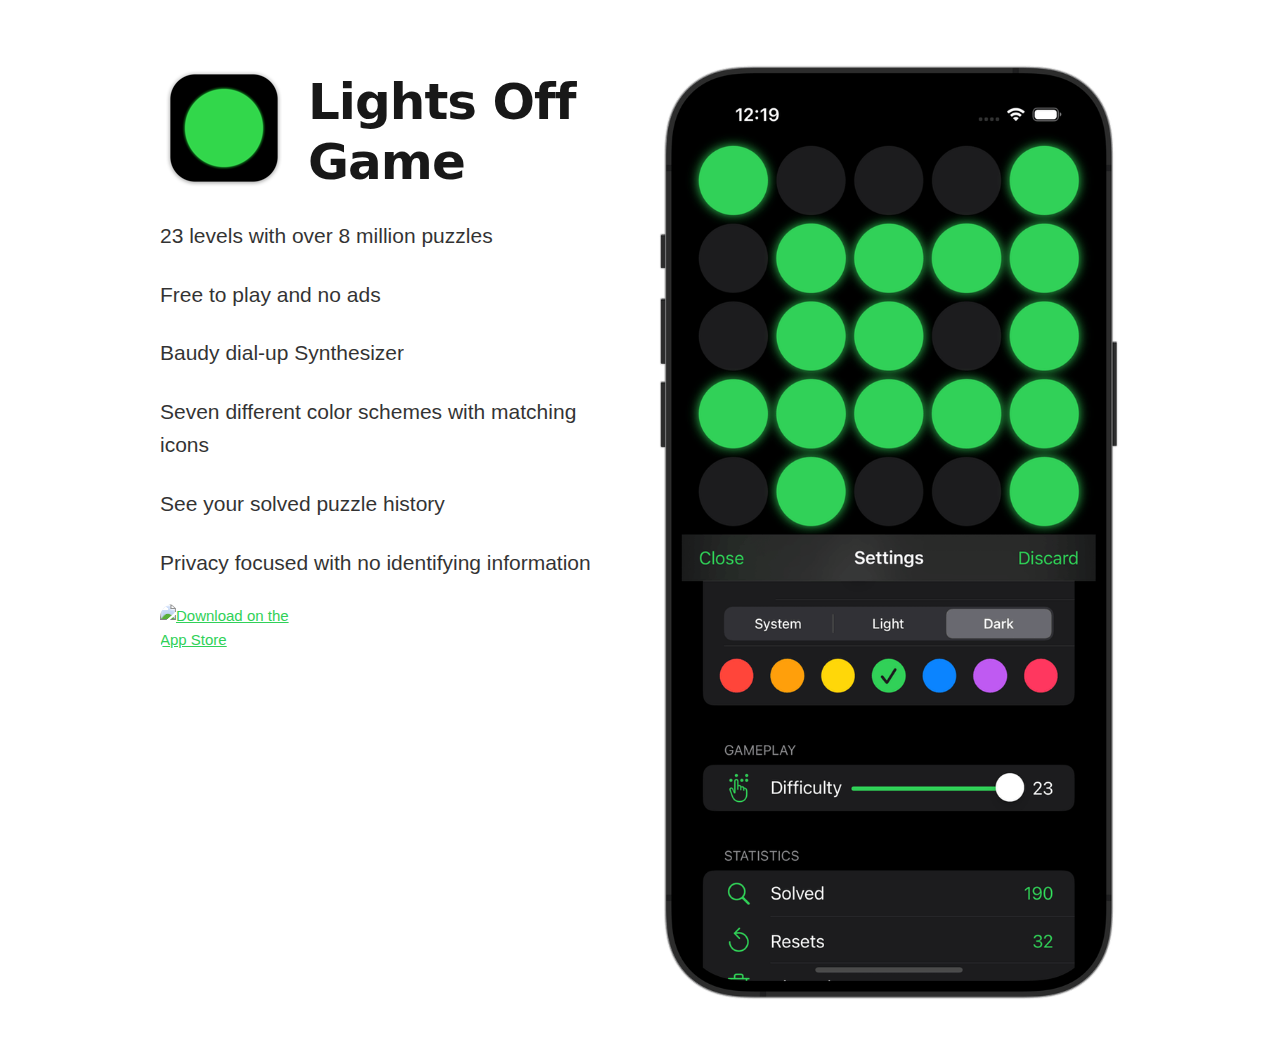
==== log.html @ f92cc028 "icon and title flow" ====
<!DOCTYPE html>
<html lang="en">
<head>
  <meta charset="UTF-8">
  <meta name="viewport" content="width=device-width, initial-scale=1.0">
  <title>LOG</title>
  
  <meta name="apple-itunes-app" content="app-id=1537672338">
  
  <link rel="stylesheet" href="css/normalize.css">
  <link rel="stylesheet" href="css/skeleton.css">
  
  <style>
    
    .icon-title-container {
      display: flex;
      align-items: center;
      gap: 20px;
      margin-bottom: 2rem;
    }
    
    
    .center {
      display: block;
      margin-left: auto;
      margin-right: auto;
      width: 100%;
    }
    
    @media (prefers-color-scheme: light) {
      body {
        background: rgb(255, 255, 255);
        color: rgb(0, 0, 0);
      }
      
      h2 {
        color: rgb(53, 53, 53);
      }
      
      a {
        color: rgb(48, 209, 88);
      }
    }
    
    @media (prefers-color-scheme: dark) {
      body {
        background: #333;
        color: rgb(255, 255, 255);
      }
      
      h2 {
        color: rgb(255, 255, 255);
      }
      
      a {
        color: rgb(48, 209, 88);
      }  
    }
    
    .header-container {
      padding-top: max(5%, 40px);
      padding-bottom: max(5%, 40px);
      overflow: clip;
    }
    
    .screenshot {
      max-width: 100%;
      overflow: hidden;
    }
    
    h1 {
      font-family: -apple-system, system-ui, BlinkMacSystemFont, Roboto, "Segoe UI", Roboto, "Helvetica Neue", Arial, sans-serif;
      font-weight: 800;
      opacity: 0.9;
      margin-bottom: 0;
    }
    
    h4 {
      font-weight: 400;
      opacity: 0.9;
    }
    
    p {
      font-size: 1.4em;
      opacity: 0.8;
      text-indent: 0em;
    }
    
  </style>
  
  <script
  src="https://cdn.telemetrydeck.com/websdk/telemetrydeck.min.js"
  data-app-id="31407507-5DC2-45B6-AE1E-01A82AEEC838"
  ></script>
  
</head>
<body>
  
  <div class="header-container">
    <div class="container">
      <div class="row header-row">
        <div class="six columns">
          <div class="icon-title-container">
            <picture>
              <source>
              <a href="https://apps.apple.com/app/lights-off-again/id1537672338">
                <img src="images/log-mac128.png" alt="Lights Off Game">
              </a>
            </picture>
            <h1>Lights Off Game</h1>
          </div>
          
          <ul>
            <p>23 levels with over 8 million puzzles</p>
            <p>Free to play and no ads</p>
            <p>Baudy dial-up Synthesizer</p>
            <p>Seven different color schemes with matching icons</p>
            <p>See your solved puzzle history</p>
            <p>Privacy focused with no identifying information</p>
          </ul>
          <a href="https://apps.apple.com/us/app/lights-off-game-log/id1537672338?itsct=apps_box_badge&amp;itscg=30200" style="display: inline-block; overflow: hidden; border-radius: 13px; width: 150px; height: 83px;"><img src="https://tools.applemediaservices.com/api/badges/download-on-the-app-store/black/en-us?size=250x83&amp;releaseDate=1658880000" alt="Download on the App Store" style="border-radius: 13px; width: 150px; height: 83px;"></a>
          
        </div>
        <div class="six columns">
          <div class="screenshot">
            <picture>
              <img src="images/log-settings-green.png" alt="LOG Screenshot" class="center">
            </picture>
          </div>
        </div>
      </div>
    </div>
  </div>
  
</body>
</html>
---- css/skeleton.css ----
/*
* Skeleton V2.0.4
* Copyright 2014, Dave Gamache
* www.getskeleton.com
* Free to use under the MIT license.
* http://www.opensource.org/licenses/mit-license.php
* 12/29/2014
*/


/* Table of contents
––––––––––––––––––––––––––––––––––––––––––––––––––
- Grid
- Base Styles
- Typography
- Links
- Buttons
- Forms
- Lists
- Code
- Tables
- Spacing
- Utilities
- Clearing
- Media Queries
*/


/* Grid
–––––––––––––––––––––––––––––––––––––––––––––––––– */
.container {
  position: relative;
  width: 100%;
  max-width: 960px;
  margin: 0 auto;
  padding: 0 20px;
  box-sizing: border-box; }
.column,
.columns {
  width: 100%;
  float: left;
  box-sizing: border-box; }

/* For devices larger than 400px */
@media (min-width: 400px) {
  .container {
    width: 85%;
    padding: 0; }
}

/* For devices larger than 550px */
@media (min-width: 550px) {
  .container {
    width: 80%; }
  .column,
  .columns {
    margin-left: 4%; }
  .column:first-child,
  .columns:first-child {
    margin-left: 0; }

  .one.column,
  .one.columns                    { width: 4.66666666667%; }
  .two.columns                    { width: 13.3333333333%; }
  .three.columns                  { width: 22%;            }
  .four.columns                   { width: 30.6666666667%; }
  .five.columns                   { width: 39.3333333333%; }
  .six.columns                    { width: 48%;            }
  .seven.columns                  { width: 56.6666666667%; }
  .eight.columns                  { width: 65.3333333333%; }
  .nine.columns                   { width: 74.0%;          }
  .ten.columns                    { width: 82.6666666667%; }
  .eleven.columns                 { width: 91.3333333333%; }
  .twelve.columns                 { width: 100%; margin-left: 0; }

  .one-third.column               { width: 30.6666666667%; }
  .two-thirds.column              { width: 65.3333333333%; }

  .one-half.column                { width: 48%; }

  /* Offsets */
  .offset-by-one.column,
  .offset-by-one.columns          { margin-left: 8.66666666667%; }
  .offset-by-two.column,
  .offset-by-two.columns          { margin-left: 17.3333333333%; }
  .offset-by-three.column,
  .offset-by-three.columns        { margin-left: 26%;            }
  .offset-by-four.column,
  .offset-by-four.columns         { margin-left: 34.6666666667%; }
  .offset-by-five.column,
  .offset-by-five.columns         { margin-left: 43.3333333333%; }
  .offset-by-six.column,
  .offset-by-six.columns          { margin-left: 52%;            }
  .offset-by-seven.column,
  .offset-by-seven.columns        { margin-left: 60.6666666667%; }
  .offset-by-eight.column,
  .offset-by-eight.columns        { margin-left: 69.3333333333%; }
  .offset-by-nine.column,
  .offset-by-nine.columns         { margin-left: 78.0%;          }
  .offset-by-ten.column,
  .offset-by-ten.columns          { margin-left: 86.6666666667%; }
  .offset-by-eleven.column,
  .offset-by-eleven.columns       { margin-left: 95.3333333333%; }

  .offset-by-one-third.column,
  .offset-by-one-third.columns    { margin-left: 34.6666666667%; }
  .offset-by-two-thirds.column,
  .offset-by-two-thirds.columns   { margin-left: 69.3333333333%; }

  .offset-by-one-half.column,
  .offset-by-one-half.columns     { margin-left: 52%; }

}


/* Base Styles
–––––––––––––––––––––––––––––––––––––––––––––––––– */
/* NOTE
html is set to 62.5% so that all the REM measurements throughout Skeleton
are based on 10px sizing. So basically 1.5rem = 15px :) */
html {
  font-size: 62.5%; }
body {
  font-size: 1.5em; /* currently ems cause chrome bug misinterpreting rems on body element */
  line-height: 1.6;
  font-weight: 400;
  font-family: "Raleway", "HelveticaNeue", "Helvetica Neue", Helvetica, Arial, sans-serif;
  color: #222; }


/* Typography
–––––––––––––––––––––––––––––––––––––––––––––––––– */
h1, h2, h3, h4, h5, h6 {
  margin-top: 0;
  margin-bottom: 2rem;
  font-weight: 300; }
h1 { font-size: 4.0rem; line-height: 1.2;  letter-spacing: -.1rem;}
h2 { font-size: 3.6rem; line-height: 1.25; letter-spacing: -.1rem; }
h3 { font-size: 3.0rem; line-height: 1.3;  letter-spacing: -.1rem; }
h4 { font-size: 2.4rem; line-height: 1.35; letter-spacing: -.08rem; }
h5 { font-size: 1.8rem; line-height: 1.5;  letter-spacing: -.05rem; }
h6 { font-size: 1.5rem; line-height: 1.6;  letter-spacing: 0; }

/* Larger than phablet */
@media (min-width: 550px) {
  h1 { font-size: 5.0rem; }
  h2 { font-size: 4.2rem; }
  h3 { font-size: 3.6rem; }
  h4 { font-size: 3.0rem; }
  h5 { font-size: 2.4rem; }
  h6 { font-size: 1.5rem; }
}

p {
  margin-top: 0; }


/* Links
–––––––––––––––––––––––––––––––––––––––––––––––––– */
a {
  color: #1EAEDB; }
a:hover {
  color: #0FA0CE; }


/* Buttons
–––––––––––––––––––––––––––––––––––––––––––––––––– */
.button,
button,
input[type="submit"],
input[type="reset"],
input[type="button"] {
  display: inline-block;
  height: 38px;
  padding: 0 30px;
  color: #555;
  text-align: center;
  font-size: 11px;
  font-weight: 600;
  line-height: 38px;
  letter-spacing: .1rem;
  text-transform: uppercase;
  text-decoration: none;
  white-space: nowrap;
  background-color: transparent;
  border-radius: 4px;
  border: 1px solid #bbb;
  cursor: pointer;
  box-sizing: border-box; }
.button:hover,
button:hover,
input[type="submit"]:hover,
input[type="reset"]:hover,
input[type="button"]:hover,
.button:focus,
button:focus,
input[type="submit"]:focus,
input[type="reset"]:focus,
input[type="button"]:focus {
  color: #333;
  border-color: #888;
  outline: 0; }
.button.button-primary,
button.button-primary,
input[type="submit"].button-primary,
input[type="reset"].button-primary,
input[type="button"].button-primary {
  color: #FFF;
  background-color: #33C3F0;
  border-color: #33C3F0; }
.button.button-primary:hover,
button.button-primary:hover,
input[type="submit"].button-primary:hover,
input[type="reset"].button-primary:hover,
input[type="button"].button-primary:hover,
.button.button-primary:focus,
button.button-primary:focus,
input[type="submit"].button-primary:focus,
input[type="reset"].button-primary:focus,
input[type="button"].button-primary:focus {
  color: #FFF;
  background-color: #1EAEDB;
  border-color: #1EAEDB; }


/* Forms
–––––––––––––––––––––––––––––––––––––––––––––––––– */
input[type="email"],
input[type="number"],
input[type="search"],
input[type="text"],
input[type="tel"],
input[type="url"],
input[type="password"],
textarea,
select {
  height: 38px;
  padding: 6px 10px; /* The 6px vertically centers text on FF, ignored by Webkit */
  background-color: #fff;
  border: 1px solid #D1D1D1;
  border-radius: 4px;
  box-shadow: none;
  box-sizing: border-box; }
/* Removes awkward default styles on some inputs for iOS */
input[type="email"],
input[type="number"],
input[type="search"],
input[type="text"],
input[type="tel"],
input[type="url"],
input[type="password"],
textarea {
  -webkit-appearance: none;
     -moz-appearance: none;
          appearance: none; }
textarea {
  min-height: 65px;
  padding-top: 6px;
  padding-bottom: 6px; }
input[type="email"]:focus,
input[type="number"]:focus,
input[type="search"]:focus,
input[type="text"]:focus,
input[type="tel"]:focus,
input[type="url"]:focus,
input[type="password"]:focus,
textarea:focus,
select:focus {
  border: 1px solid #33C3F0;
  outline: 0; }
label,
legend {
  display: block;
  margin-bottom: .5rem;
  font-weight: 600; }
fieldset {
  padding: 0;
  border-width: 0; }
input[type="checkbox"],
input[type="radio"] {
  display: inline; }
label > .label-body {
  display: inline-block;
  margin-left: .5rem;
  font-weight: normal; }


/* Lists
–––––––––––––––––––––––––––––––––––––––––––––––––– */
ul {
  list-style: circle inside; }
ol {
  list-style: decimal inside; }
ol, ul {
  padding-left: 0;
  margin-top: 0; }
ul ul,
ul ol,
ol ol,
ol ul {
  margin: 1.5rem 0 1.5rem 3rem;
  font-size: 90%; }
li {
  margin-bottom: 1rem; }


/* Code
–––––––––––––––––––––––––––––––––––––––––––––––––– */
code {
  padding: .2rem .5rem;
  margin: 0 .2rem;
  font-size: 90%;
  white-space: nowrap;
  background: #F1F1F1;
  border: 1px solid #E1E1E1;
  border-radius: 4px; }
pre > code {
  display: block;
  padding: 1rem 1.5rem;
  white-space: pre; }


/* Tables
–––––––––––––––––––––––––––––––––––––––––––––––––– */
th,
td {
  padding: 12px 15px;
  text-align: left;
  border-bottom: 1px solid #E1E1E1; }
th:first-child,
td:first-child {
  padding-left: 0; }
th:last-child,
td:last-child {
  padding-right: 0; }


/* Spacing
–––––––––––––––––––––––––––––––––––––––––––––––––– */
button,
.button {
  margin-bottom: 1rem; }
input,
textarea,
select,
fieldset {
  margin-bottom: 1.5rem; }
pre,
blockquote,
dl,
figure,
table,
p,
ul,
ol,
form {
  margin-bottom: 2.5rem; }


/* Utilities
–––––––––––––––––––––––––––––––––––––––––––––––––– */
.u-full-width {
  width: 100%;
  box-sizing: border-box; }
.u-max-full-width {
  max-width: 100%;
  box-sizing: border-box; }
.u-pull-right {
  float: right; }
.u-pull-left {
  float: left; }


/* Misc
–––––––––––––––––––––––––––––––––––––––––––––––––– */
hr {
  margin-top: 3rem;
  margin-bottom: 3.5rem;
  border-width: 0;
  border-top: 1px solid #E1E1E1; }


/* Clearing
–––––––––––––––––––––––––––––––––––––––––––––––––– */

/* Self Clearing Goodness */
.container:after,
.row:after,
.u-cf {
  content: "";
  display: table;
  clear: both; }


/* Media Queries
–––––––––––––––––––––––––––––––––––––––––––––––––– */
/*
Note: The best way to structure the use of media queries is to create the queries
near the relevant code. For example, if you wanted to change the styles for buttons
on small devices, paste the mobile query code up in the buttons section and style it
there.
*/


/* Larger than mobile */
@media (min-width: 400px) {}

/* Larger than phablet (also point when grid becomes active) */
@media (min-width: 550px) {}

/* Larger than tablet */
@media (min-width: 750px) {}

/* Larger than desktop */
@media (min-width: 1000px) {}

/* Larger than Desktop HD */
@media (min-width: 1200px) {}
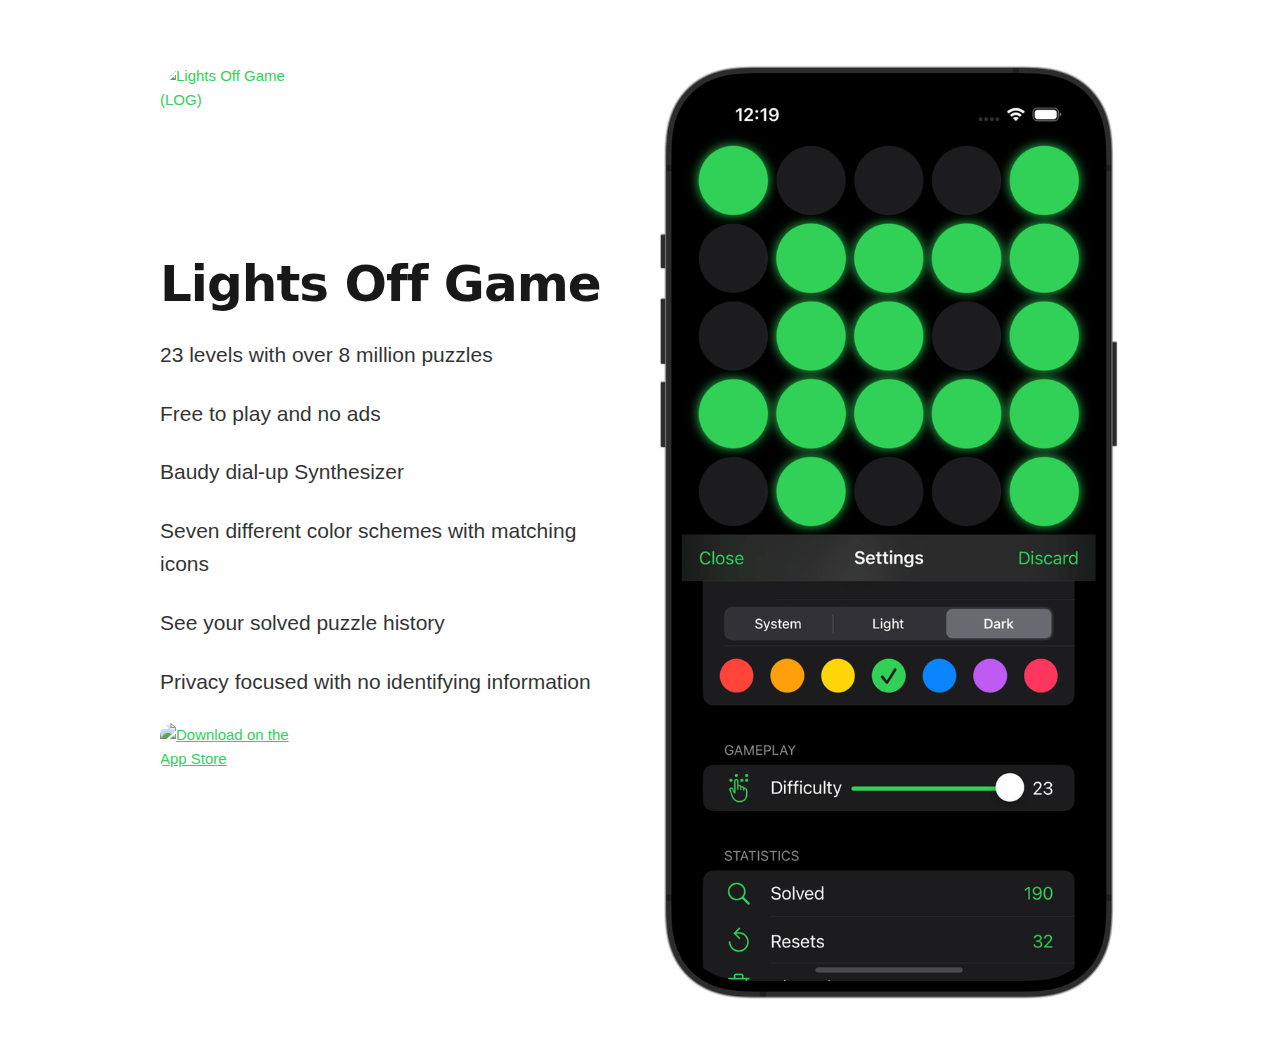
==== commit b0a6b3ac: "use apple icon link, and move title below" ====
--- a/log.html
+++ b/log.html
@@ -104,12 +104,17 @@
             <picture>
               <source>
               <a href="https://apps.apple.com/app/lights-off-again/id1537672338">
-                <img src="images/log-mac128.png" alt="Lights Off Game">
+                <!-- <img src="images/log-mac128.png" alt="Lights Off Game"> -->
+                <a href="https://apps.apple.com/us/app/lights-off-game-log/id1537672338?itscg=30200&amp;itsct=apps_box_appicon" style="width: 100; height: 170px; border-radius: 22%; overflow: hidden; display: inline-block; vertical-align: middle;"><img src="https://is1-ssl.mzstatic.com/image/thumb/Purple122/v4/ed/49/28/ed492881-ac75-0d7d-1394-c77fc5c14c4b/AppIcon-0-0-1x_U007emarketing-0-7-0-85-220.png/540x540bb.jpg" alt="Lights Off Game (LOG)" style="width: 170px; height: 170px; border-radius: 22%; overflow: hidden; display: inline-block; vertical-align: middle;"></a>
               </a>
             </picture>
-            <h1>Lights Off Game</h1>
+            
           </div>
           
+          <h1>Lights Off Game</h1>
+
+<br>
+
           <ul>
             <p>23 levels with over 8 million puzzles</p>
             <p>Free to play and no ads</p>
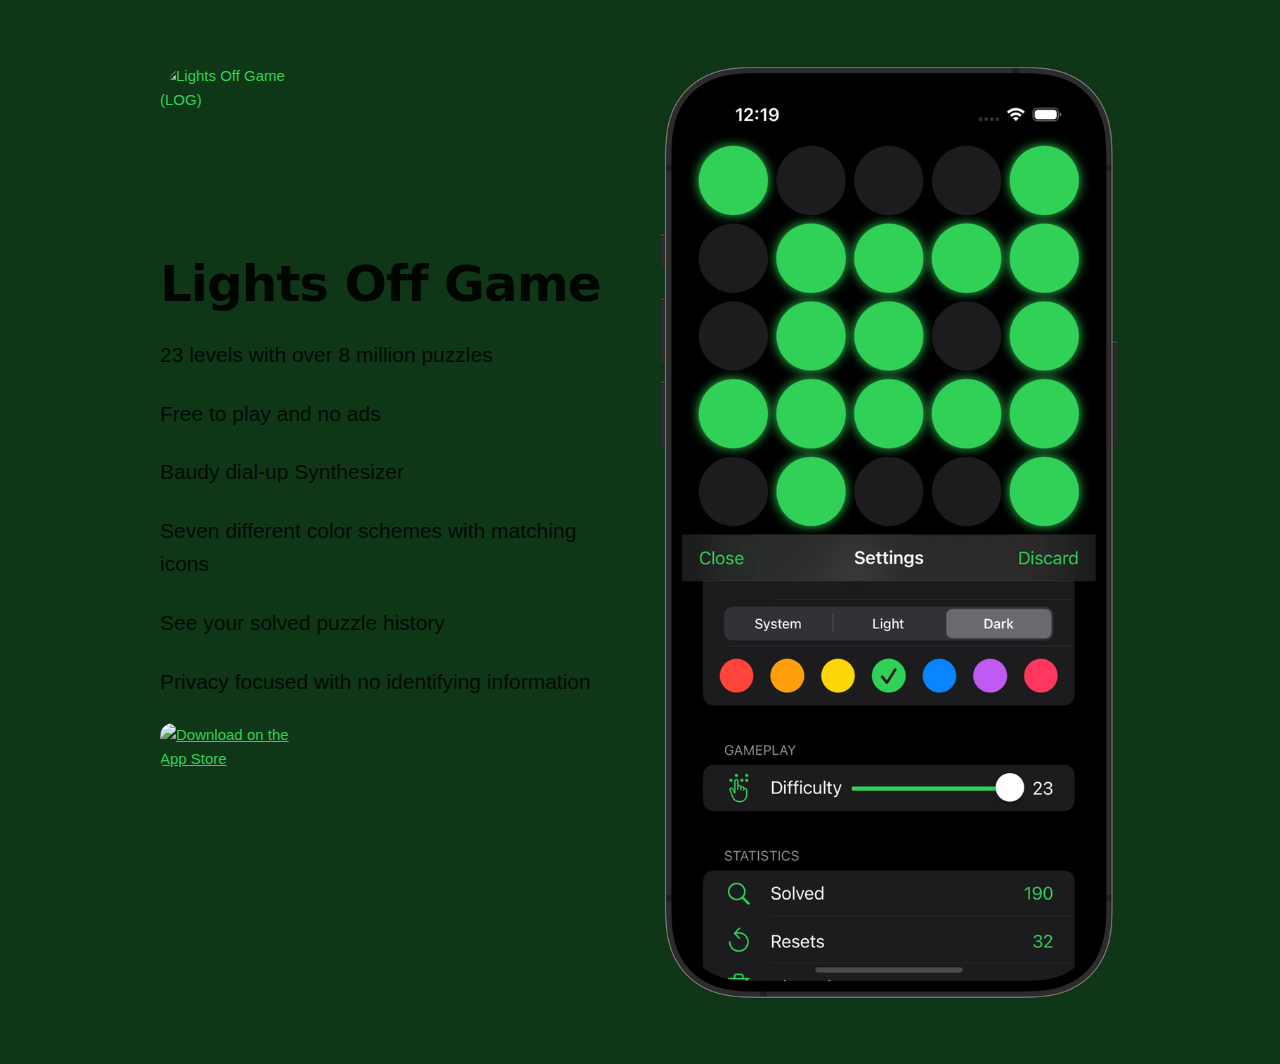
==== commit 2c0adf33: "set  color to green rgb(47, 209, 86)" ====
--- a/log.html
+++ b/log.html
@@ -7,91 +7,42 @@
   
   <meta name="apple-itunes-app" content="app-id=1537672338">
   
+  <meta name="keywords" content="lights,off,out,game,">
+  
+  <meta property="og:url" content="https://kerntronics.com/log.html">
+  <meta property="og:type" content="website">
+  <meta property="og:title" content="LOG - Lights Off Game">
+  <meta property="og:description" content="Play the 90's classic. Available on iOS and macOS.">
+  <meta property="og:image" content="https://kerntronics.com/images/log-preview-card.png">
+  
+  <meta name="twitter:card" content="summary_large_image">
+  <meta name="twitter:site" content="@kern">
+  <meta name="twitter:title" content="LOG - Lights Off Game">
+  <meta name="twitter:description" content="Play the 90's classic. Available on iOS and macOS.">
+  <meta name="twitter:image" content="images/log-preview-card.png">
+  
   <link rel="stylesheet" href="css/normalize.css">
   <link rel="stylesheet" href="css/skeleton.css">
-  
-  <style>
-    
-    .icon-title-container {
-      display: flex;
-      align-items: center;
-      gap: 20px;
-      margin-bottom: 2rem;
-    }
-    
-    
-    .center {
-      display: block;
-      margin-left: auto;
-      margin-right: auto;
-      width: 100%;
-    }
-    
-    @media (prefers-color-scheme: light) {
-      body {
-        background: rgb(255, 255, 255);
-        color: rgb(0, 0, 0);
-      }
-      
-      h2 {
-        color: rgb(53, 53, 53);
-      }
-      
-      a {
-        color: rgb(48, 209, 88);
-      }
-    }
-    
-    @media (prefers-color-scheme: dark) {
-      body {
-        background: #333;
-        color: rgb(255, 255, 255);
-      }
-      
-      h2 {
-        color: rgb(255, 255, 255);
-      }
-      
-      a {
-        color: rgb(48, 209, 88);
-      }  
-    }
-    
-    .header-container {
-      padding-top: max(5%, 40px);
-      padding-bottom: max(5%, 40px);
-      overflow: clip;
-    }
-    
-    .screenshot {
-      max-width: 100%;
-      overflow: hidden;
-    }
-    
-    h1 {
-      font-family: -apple-system, system-ui, BlinkMacSystemFont, Roboto, "Segoe UI", Roboto, "Helvetica Neue", Arial, sans-serif;
-      font-weight: 800;
-      opacity: 0.9;
-      margin-bottom: 0;
-    }
-    
-    h4 {
-      font-weight: 400;
-      opacity: 0.9;
-    }
-    
-    p {
-      font-size: 1.4em;
-      opacity: 0.8;
-      text-indent: 0em;
-    }
-    
-  </style>
+  <link rel="stylesheet" href="css/main.css">
   
   <script
   src="https://cdn.telemetrydeck.com/websdk/telemetrydeck.min.js"
   data-app-id="31407507-5DC2-45B6-AE1E-01A82AEEC838"
   ></script>
+
+  <style>
+    @media (prefers-color-scheme: light) {
+  body {
+    background: rgb(15, 54, 23);
+    color: rgb(0, 0, 0);
+  }
+  
+  a {
+    color: rgb(47, 209, 86);
+  }  
+
+}
+  </style>
   
 </head>
 <body>
@@ -112,9 +63,9 @@
           </div>
           
           <h1>Lights Off Game</h1>
-
-<br>
-
+          
+          <br>
+          
           <ul>
             <p>23 levels with over 8 million puzzles</p>
             <p>Free to play and no ads</p>
--- a/css/main.css
+++ b/css/main.css
@@ -0,0 +1,73 @@
+.icon-title-container {
+  display: flex;
+  align-items: center;
+  gap: 20px;
+  margin-bottom: 2rem;
+}
+
+
+.center {
+  display: block;
+  margin-left: auto;
+  margin-right: auto;
+  width: 100%;
+}
+
+@media (prefers-color-scheme: light) {
+  body {
+    background: rgb(255, 255, 255);
+    color: rgb(0, 0, 0);
+  }
+  
+  h2 {
+    color: rgb(53, 53, 53);
+  }
+  
+  a {
+    color: rgb(48, 209, 88);
+  }
+}
+
+@media (prefers-color-scheme: dark) {
+  body {
+    background: #333;
+    color: rgb(255, 255, 255);
+  }
+  
+  h2 {
+    color: rgb(255, 255, 255);
+  }
+  
+  a {
+    color: rgb(48, 209, 88);
+  }  
+}
+
+.header-container {
+  padding-top: max(5%, 40px);
+  padding-bottom: max(5%, 40px);
+  overflow: clip;
+}
+
+.screenshot {
+  max-width: 100%;
+  overflow: hidden;
+}
+
+h1 {
+  font-family: -apple-system, system-ui, BlinkMacSystemFont, Roboto, "Segoe UI", Roboto, "Helvetica Neue", Arial, sans-serif;
+  font-weight: 800;
+  opacity: 0.9;
+  margin-bottom: 0;
+}
+
+h4 {
+  font-weight: 400;
+  opacity: 0.9;
+}
+
+p {
+  font-size: 1.4em;
+  opacity: 0.8;
+  text-indent: 0em;
+}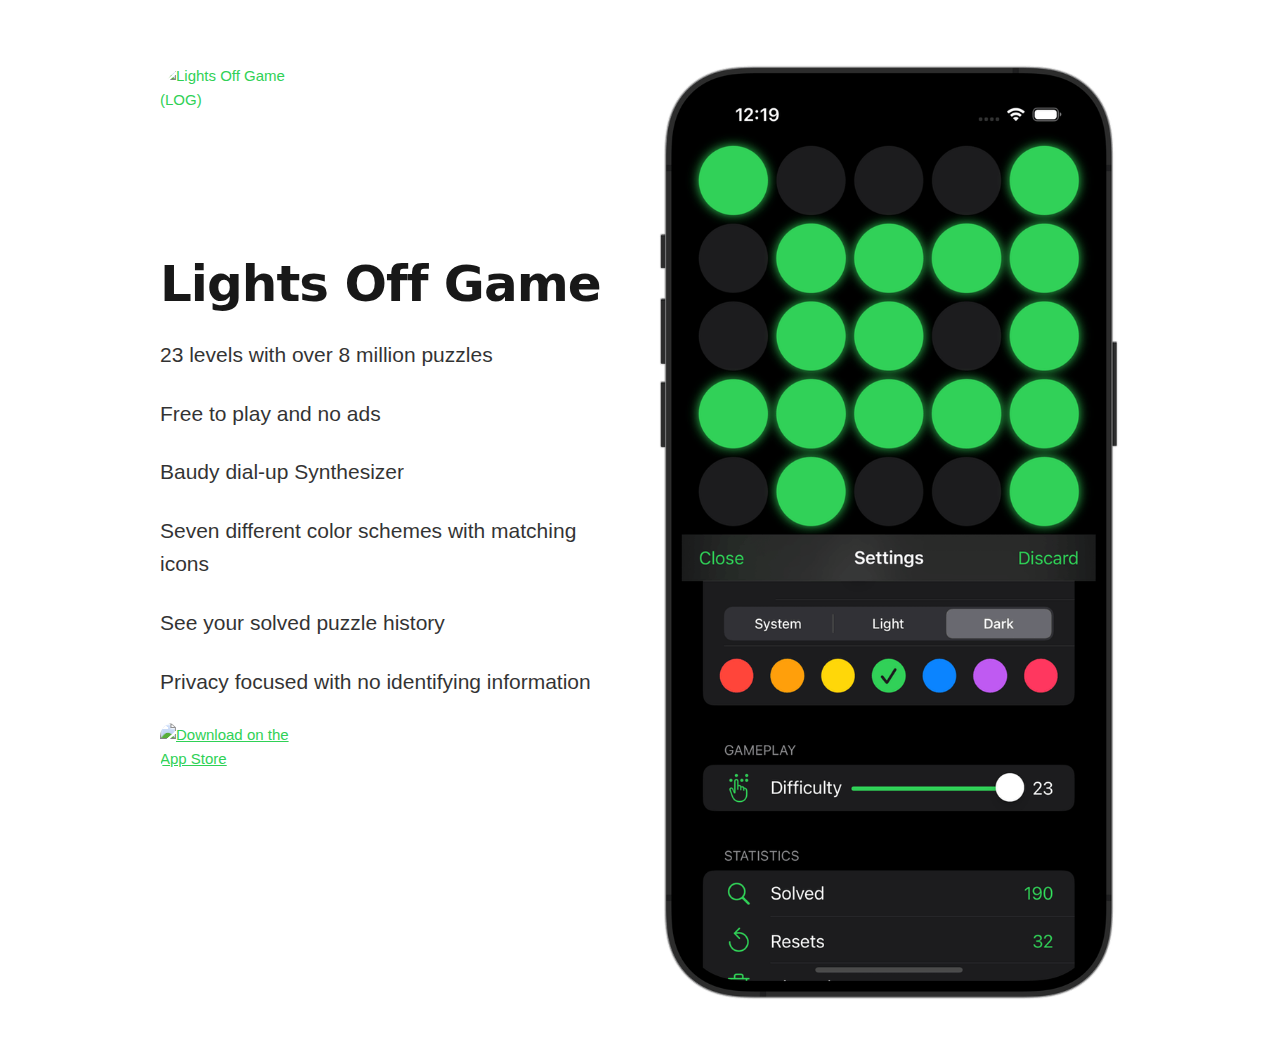
==== commit f8e52faf: "set light background to white" ====
--- a/log.html
+++ b/log.html
@@ -31,12 +31,6 @@
   ></script>
 
   <style>
-    @media (prefers-color-scheme: light) {
-  body {
-    background: rgb(15, 54, 23);
-    color: rgb(0, 0, 0);
-  }
-  
   a {
     color: rgb(47, 209, 86);
   }  
